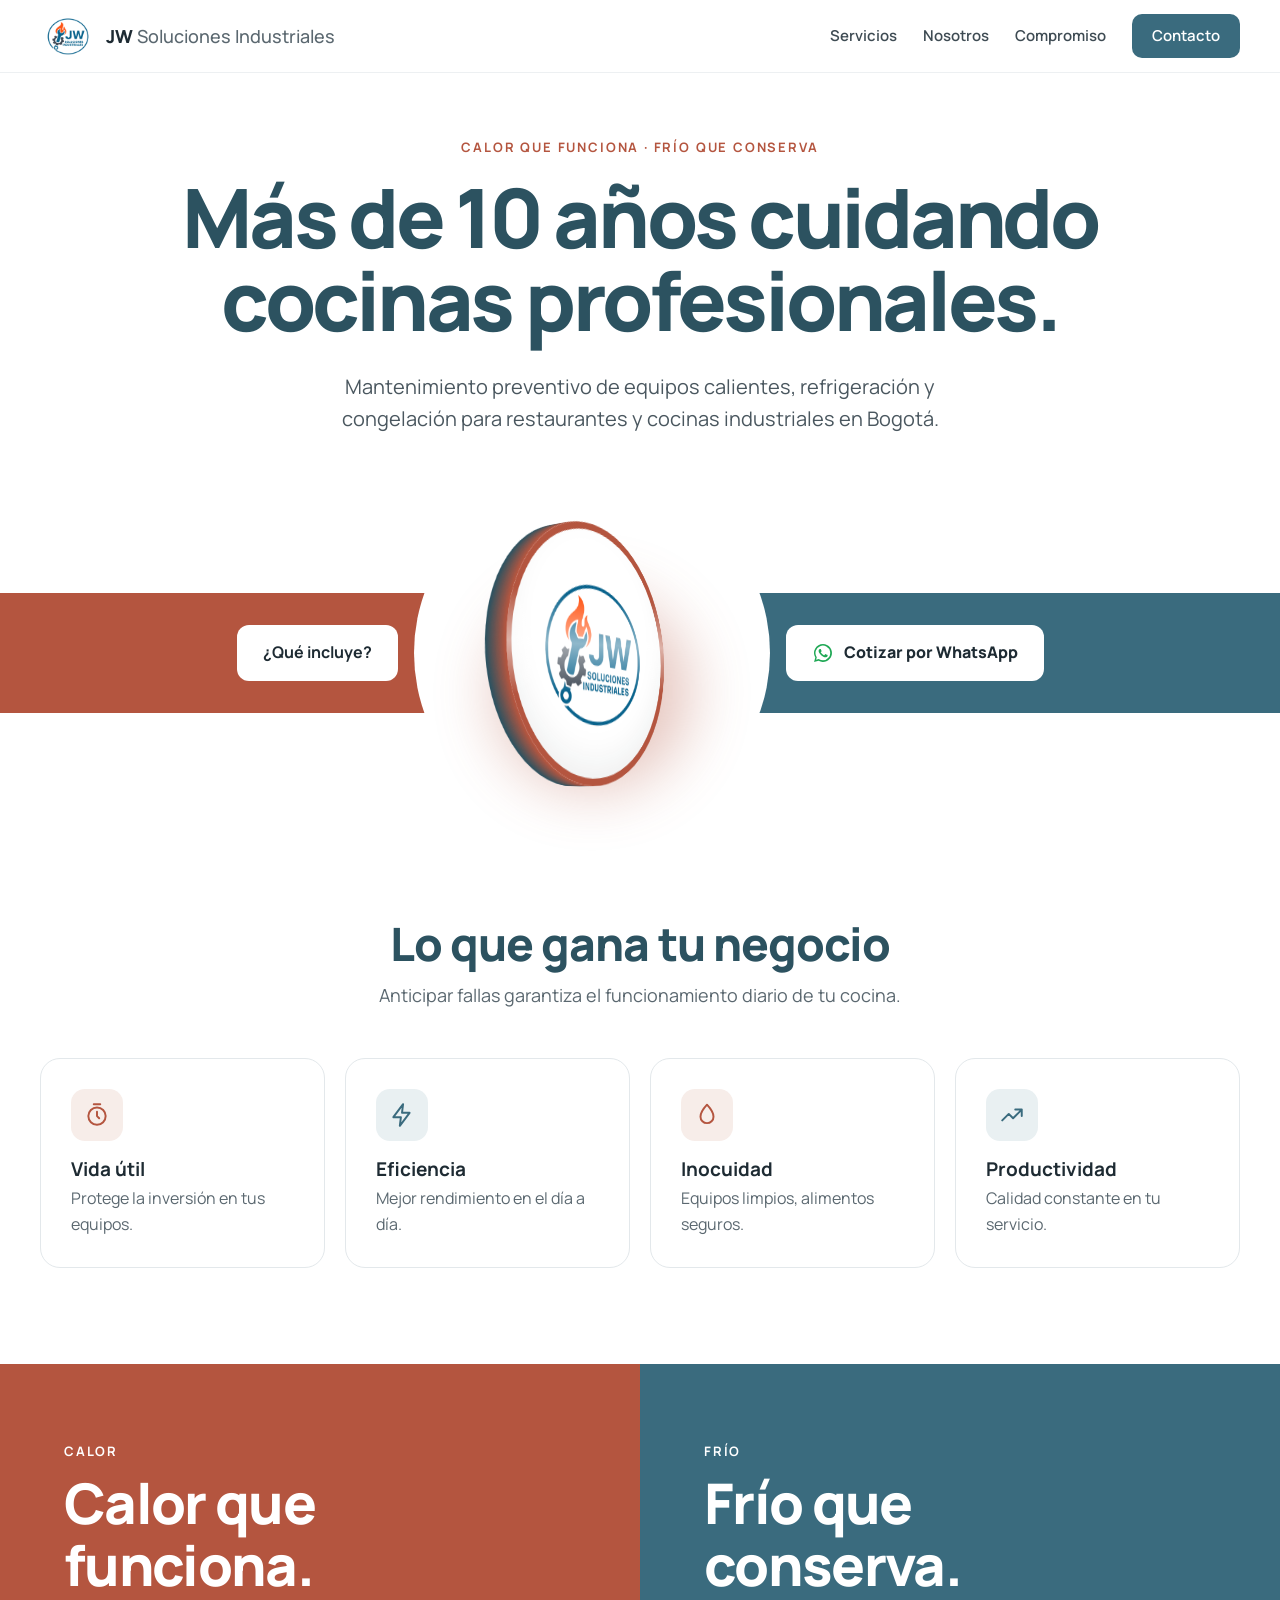
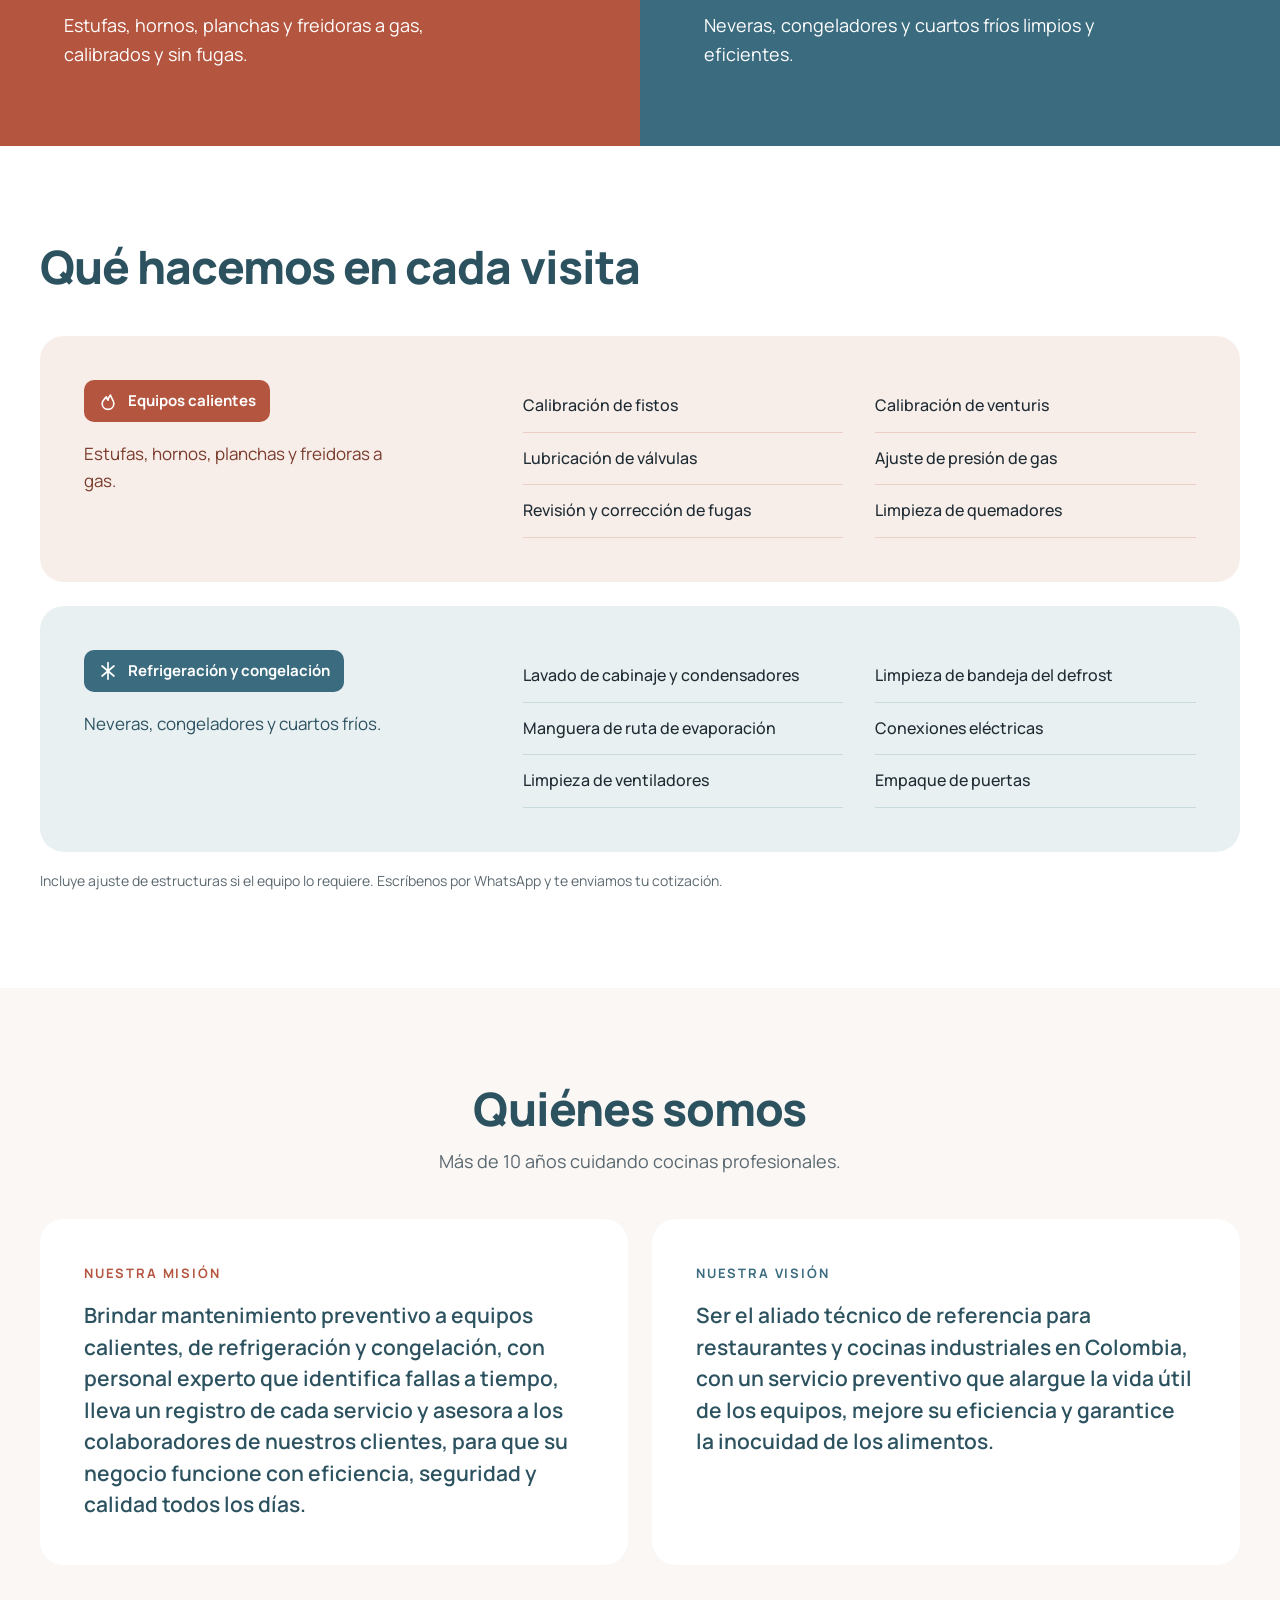
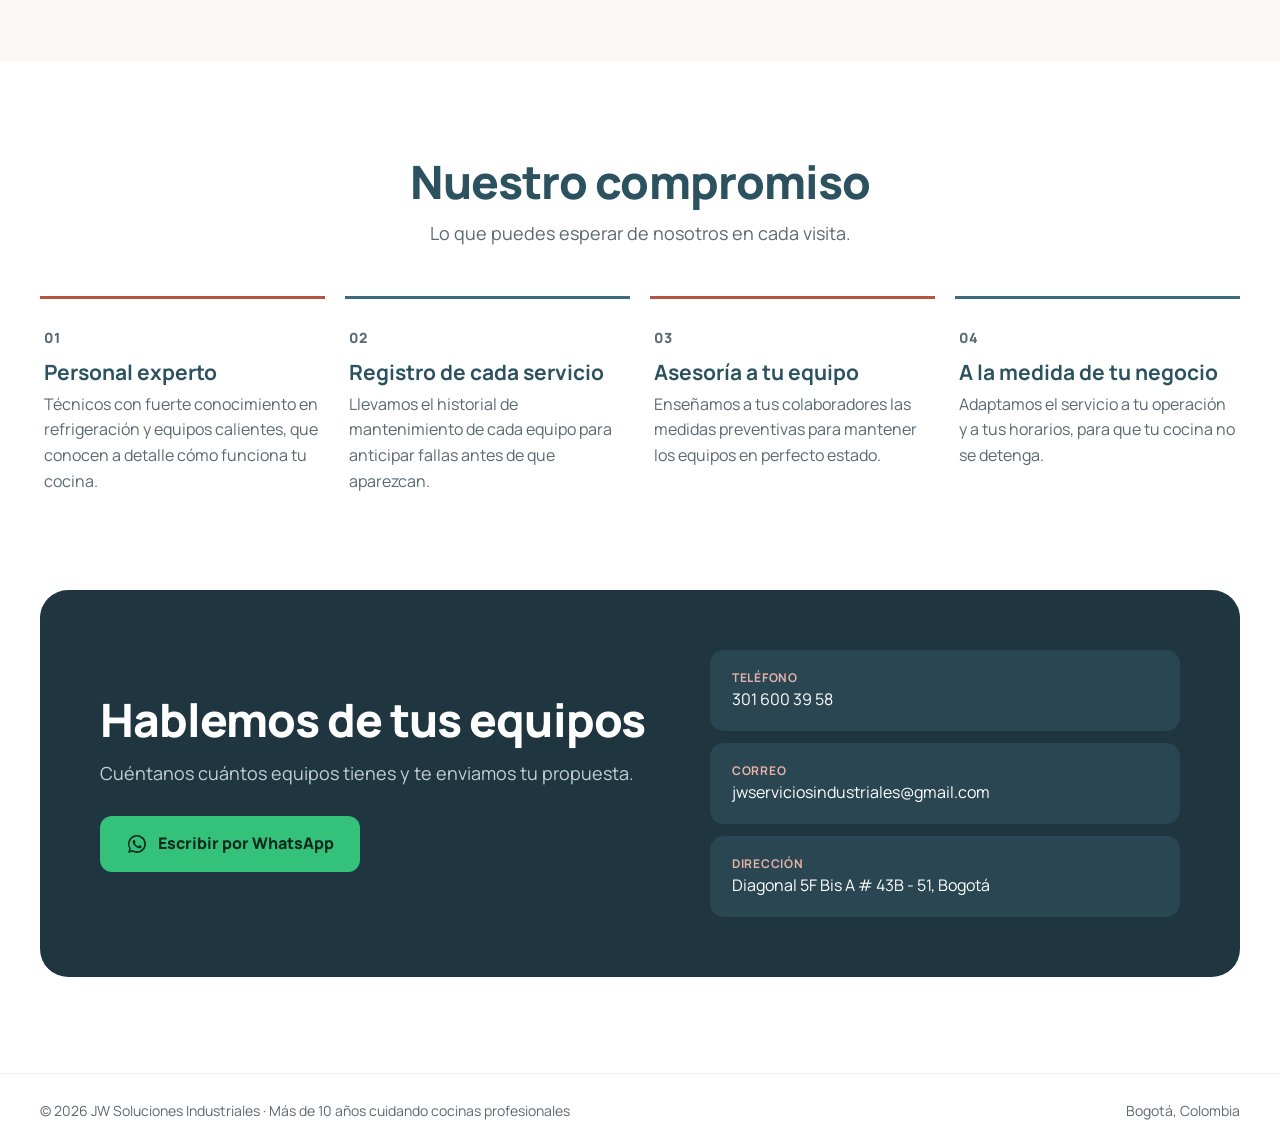
==== index.html @ 9a079aaf "Página web JW Soluciones Industriales Co-Authored-By: Claude Opus 5.5 <noreply@anthropic.com>" ====
<!doctype html>
<!--
  =====================================================================
  JW Soluciones Industriales — Página web
  ---------------------------------------------------------------------
  Este archivo solo arma el "esqueleto" y carga las demás piezas:

    css/estilos.css     → diseño (colores, tamaños, espacios)
    js/modelo.js        → MODELO: datos y textos de la empresa
    js/vista.js         → VISTA: convierte los datos en HTML
    js/controlador.js   → CONTROLADOR: arranca la página y el logo 3D
    img/logo-jw.png     → logo

  Para cambiar textos o datos de contacto, edita js/modelo.js.
  =====================================================================
-->
<html lang="es">
<head>
  <meta charset="utf-8">
  <meta name="viewport" content="width=device-width, initial-scale=1">

  <!-- Información para Google y para cuando se comparte el enlace -->
  <title>JW Soluciones Industriales | Mantenimiento de equipos de cocina en Bogotá</title>
  <meta name="description" content="Más de 10 años cuidando cocinas profesionales. Mantenimiento preventivo de equipos calientes, refrigeración y congelación en Bogotá.">

  <!-- Ícono de la pestaña del navegador (el Controlador lo toma del Modelo) -->
  <link rel="icon" id="favicon" href="img/logo-jw.png">

  <!-- Tipografía Manrope desde Google Fonts -->
  <link rel="preconnect" href="https://fonts.googleapis.com">
  <link rel="preconnect" href="https://fonts.gstatic.com" crossorigin>
  <link href="https://fonts.googleapis.com/css2?family=Manrope:wght@400;500;600;700;800&display=swap" rel="stylesheet">

  <!-- Estilos de la página -->
  <link rel="stylesheet" href="css/estilos.css">
</head>
<body>

  <!-- Aquí la Vista dibuja toda la página -->
  <div id="app"></div>

  <!-- Mensaje solo si el navegador tiene JavaScript desactivado -->
  <noscript>
    <p class="aviso-sin-js">Para ver esta página activa JavaScript en tu navegador. Contáctanos al 301 600 39 58.</p>
  </noscript>

  <!-- Scripts en orden: primero los datos, luego la vista y al final el controlador -->
  <script src="js/modelo.js"></script>
  <script src="js/vista.js"></script>
  <script src="js/controlador.js"></script>
</body>
</html>
---- css/estilos.css ----
/* =====================================================================
   ESTILOS — JW Soluciones Industriales
   ---------------------------------------------------------------------
   Orden del archivo:
     1. Variables (colores y medidas)
     2. Base (reinicio y tipografía general)
     3. Componentes reutilizables (contenedor, botones, títulos)
     4. Secciones de la página, en el mismo orden en que aparecen
     5. Accesibilidad (movimiento reducido)
   ===================================================================== */


/* ---------------------------------------------------------------------
   1. VARIABLES
   Cambia aquí los colores de toda la página.
   --------------------------------------------------------------------- */
:root {
  /* Color cálido (línea de calor) */
  --terracota: #B4553F;
  --terracota-claro: #F7EDE9;
  --terracota-borde: #EBCFC5;
  --terracota-texto: #7A3B2B;

  /* Color frío (línea de refrigeración) */
  --petroleo: #3A6B7E;
  --petroleo-claro: #E9F0F2;
  --petroleo-borde: #C9DADF;

  /* Textos y fondos */
  --titulo: #2C5260;
  --texto: #1E2B33;
  --texto-suave: #5B6870;
  --linea: #E3E8EB;
  --fondo-suave: #FAF7F5;
  --oscuro: #1F3640;          /* fondo del bloque de contacto */
  --oscuro-tarjeta: #2A4652;

  /* WhatsApp */
  --whatsapp: #34C27A;
  --whatsapp-texto: #0F2A1D;
  --whatsapp-icono: #1FA855;

  /* Medidas */
  --ancho-maximo: 1200px;
  --radio-grande: 24px;
  --radio-medio: 14px;
}


/* ---------------------------------------------------------------------
   2. BASE
   --------------------------------------------------------------------- */
* {
  box-sizing: border-box;
  margin: 0;
  padding: 0;
}

html {
  scroll-behavior: smooth;
}

body {
  font-family: "Manrope", system-ui, sans-serif;
  color: var(--texto);
  background: #ffffff;
  line-height: 1.6;
}

img {
  max-width: 100%;
  display: block;
}

a {
  color: var(--petroleo);
}

h1,
h2,
h3 {
  line-height: 1.1;
}


/* ---------------------------------------------------------------------
   3. COMPONENTES REUTILIZABLES
   --------------------------------------------------------------------- */

/* Ancho máximo centrado con margen lateral de 24px */
.contenedor {
  width: min(var(--ancho-maximo), 100% - 48px);
  margin-inline: auto;
}

/* Espaciado vertical estándar de cada sección */
.seccion {
  padding: 96px 0;
}

.titulo-seccion {
  font-size: clamp(28px, 3.8vw, 46px);
  font-weight: 800;
  letter-spacing: -0.02em;
  color: var(--titulo);
}

.centrado {
  text-align: center;
}

.subtitulo {
  margin: 12px auto 48px;
  color: var(--texto-suave);
  font-size: 18px;
  max-width: 560px;
}

/* Botones */
.btn {
  display: inline-flex;
  align-items: center;
  gap: 10px;
  text-decoration: none;
  font-weight: 700;
  font-size: 16px;
  padding: 15px 26px;
  border-radius: 12px;
  transition: transform 0.15s, filter 0.15s;
}

.btn:hover {
  transform: translateY(-2px);
  filter: brightness(1.04);
}

.btn--blanco {
  background: #ffffff;
  color: var(--texto);
}

.btn--whatsapp {
  background: var(--whatsapp);
  color: var(--whatsapp-texto);
  font-weight: 800;
}

.btn--whatsapp svg {
  width: 22px;
  height: 22px;
  fill: currentColor;
  flex: none;
}

/* Variante blanca del botón de WhatsApp (el de arriba, junto al logo) */
.btn--whatsapp.btn--blanco {
  background: #ffffff;
  color: var(--texto);
}

.btn--whatsapp.btn--blanco svg {
  fill: var(--whatsapp-icono);
}

/* Íconos de línea (beneficios y etiquetas de servicio) */
.icono {
  width: 52px;
  height: 52px;
  border-radius: var(--radio-medio);
  display: grid;
  place-items: center;
}

.icono svg {
  width: 26px;
  height: 26px;
  fill: none;
  stroke-width: 1.8;
  stroke-linecap: round;
  stroke-linejoin: round;
}

.icono--calor { background: var(--terracota-claro); }
.icono--calor svg { stroke: var(--terracota); }
.icono--frio { background: var(--petroleo-claro); }
.icono--frio svg { stroke: var(--petroleo); }


/* ---------------------------------------------------------------------
   4. SECCIONES
   --------------------------------------------------------------------- */

/* 4.1 Encabezado fijo con menú */
.encabezado {
  position: sticky;
  top: 0;
  z-index: 20;
  background: #ffffff;
  border-bottom: 1px solid #EDF0F2;
}

.encabezado .contenedor {
  display: flex;
  flex-wrap: wrap;
  align-items: center;
  justify-content: space-between;
  gap: 12px 24px;
  padding: 14px 0;
}

.marca {
  display: flex;
  align-items: center;
  gap: 12px;
  text-decoration: none;
  color: var(--texto);
  font-weight: 800;
  font-size: 18px;
}

.marca img {
  height: 44px;
  width: auto;
}

.marca__resto {
  font-weight: 500;
  color: var(--texto-suave);
}

.menu {
  display: flex;
  flex-wrap: wrap;
  align-items: center;
  gap: 8px 26px;
  font-size: 15px;
  font-weight: 600;
}

.menu a {
  text-decoration: none;
  color: #3E4B53;
}

.menu a:hover {
  color: var(--terracota);
}

.menu .menu__contacto {
  color: #ffffff;
  background: var(--petroleo);
  padding: 10px 20px;
  border-radius: 10px;
}

.menu .menu__contacto:hover {
  color: #ffffff;
  filter: brightness(1.1);
}

/* 4.2 Portada: frase corta + título + introducción */
.portada {
  text-align: center;
  padding: 64px 0 0;
}

.portada__frase {
  font-size: 13px;
  font-weight: 700;
  letter-spacing: 0.14em;
  text-transform: uppercase;
  color: var(--terracota);
  margin-bottom: 18px;
}

.portada__titulo {
  font-size: clamp(38px, 6.4vw, 88px);
  font-weight: 800;
  letter-spacing: -0.04em;
  line-height: 1.02;
  color: var(--titulo);
  max-width: 1000px;
  margin-inline: auto;
}

.portada__intro {
  margin: 28px auto 0;
  font-size: clamp(17px, 2vw, 20px);
  color: #4A575F;
  max-width: 620px;
}

/* 4.3 Franja de dos colores con el logo 3D al centro */
.franja {
  position: relative;
  margin-top: 48px;
}

.franja::before,
.franja::after {
  content: "";
  position: absolute;
  top: 50%;
  width: 50%;
  height: 120px;
  transform: translateY(-50%);
}

.franja::before { left: 0; background: var(--terracota); }
.franja::after { right: 0; background: var(--petroleo); }

.franja .contenedor {
  position: relative;
  z-index: 1;
  display: flex;
  flex-wrap: wrap;
  justify-content: center;
  align-items: center;
  gap: 24px;
}

/* Logo 3D: una "moneda" con canto de colores que gira */
.moneda-marco {
  background: #ffffff;
  border-radius: 50%;
  padding: 20px;
  box-shadow: 0 0 0 8px #ffffff;
}

.moneda {
  --tam: min(300px, 64vw);
  width: var(--tam);
  height: var(--tam);
  position: relative;
  display: block;
  border: 0;
  padding: 0;
  background: transparent;
  cursor: grab;
  perspective: 1100px;
}

.moneda:focus-visible {
  outline: 3px solid var(--petroleo);
  outline-offset: 6px;
  border-radius: 50%;
}

.moneda__brillo {
  position: absolute;
  inset: 14%;
  border-radius: 50%;
  background: var(--terracota);
  opacity: 0.35;
  filter: blur(34px);
  transform: translateY(18%) scale(0.9);
}

.moneda__cuerpo {
  position: absolute;
  inset: 0;
  transform-style: preserve-3d;
  will-change: transform;
}

/* Cada capa del canto se crea desde js/controlador.js */
.moneda__capa {
  position: absolute;
  inset: 6%;
  border-radius: 50%;
}

.moneda__cara {
  position: absolute;
  inset: 6%;
  border-radius: 50%;
  background: #ffffff;
  display: grid;
  place-items: center;
  overflow: hidden;
  backface-visibility: hidden;
  box-shadow: inset 0 0 0 7px var(--terracota), inset 0 -18px 40px rgba(20, 33, 43, 0.08);
}

.moneda__cara img { width: 80%; height: auto; }
.moneda__cara--atras { transform: translateZ(-26px) rotateY(180deg); }
.moneda__cara--frente { transform: translateZ(1px); }

.moneda__reflejo {
  position: absolute;
  inset: 0;
  border-radius: 50%;
  pointer-events: none;
}

/* 4.4 Beneficios */
.beneficios__grid {
  display: grid;
  grid-template-columns: repeat(auto-fit, minmax(240px, 1fr));
  gap: 20px;
}

.tarjeta {
  border: 1px solid var(--linea);
  border-radius: 20px;
  padding: 30px;
}

.tarjeta h3 {
  margin: 18px 0 6px;
  font-size: 19px;
  font-weight: 700;
}

.tarjeta p {
  color: var(--texto-suave);
}

/* 4.5 Paneles de Calor y Frío */
.paneles {
  display: flex;
  flex-wrap: wrap;
}

.panel {
  flex: 1 1 420px;
  min-width: 0;
  color: #ffffff;
  padding: clamp(40px, 6vw, 88px) clamp(24px, 5vw, 72px);
}

.panel--calor { background: var(--terracota); }
.panel--frio { background: var(--petroleo); }

.panel__etiqueta {
  display: block;
  font-weight: 700;
  font-size: 13px;
  letter-spacing: 0.14em;
  margin-bottom: 10px;
}

.panel h2 {
  font-size: clamp(34px, 4.4vw, 56px);
  font-weight: 800;
  letter-spacing: -0.03em;
  margin-bottom: 16px;
}

.panel p {
  font-size: 18px;
  max-width: 420px;
}

/* 4.6 Qué hacemos en cada visita */
.servicios__lista {
  display: grid;
  gap: 24px;
  margin-top: 44px;
}

.servicio {
  display: flex;
  flex-wrap: wrap;
  gap: 32px;
  border-radius: var(--radio-grande);
  padding: clamp(24px, 4vw, 44px);
}

.servicio--calor { background: var(--terracota-claro); }
.servicio--frio { background: var(--petroleo-claro); }

.servicio__info {
  flex: 1 1 280px;
  min-width: 0;
}

.servicio__etiqueta {
  display: inline-flex;
  align-items: center;
  gap: 10px;
  color: #ffffff;
  padding: 9px 14px;
  border-radius: 10px;
  font-weight: 700;
  font-size: 15px;
}

.servicio__etiqueta svg {
  width: 20px;
  height: 20px;
  fill: none;
  stroke: #ffffff;
  stroke-width: 2;
  stroke-linecap: round;
  stroke-linejoin: round;
}

.servicio--calor .servicio__etiqueta { background: var(--terracota); }
.servicio--frio .servicio__etiqueta { background: var(--petroleo); }

.servicio__descripcion {
  margin-top: 18px;
  font-size: 17px;
  max-width: 300px;
}

.servicio--calor .servicio__descripcion { color: var(--terracota-texto); }
.servicio--frio .servicio__descripcion { color: var(--titulo); }

.servicio__tareas {
  flex: 2 1 420px;
  min-width: 0;
  list-style: none;
  display: grid;
  grid-template-columns: repeat(auto-fit, minmax(240px, 1fr));
  gap: 0 32px;
}

.servicio__tareas li {
  padding: 13px 0;
  font-size: 16px;
  font-weight: 500;
}

.servicio--calor li { border-bottom: 1px solid var(--terracota-borde); }
.servicio--frio li { border-bottom: 1px solid var(--petroleo-borde); }

.servicios__nota {
  margin-top: 18px;
  font-size: 14px;
  color: var(--texto-suave);
}

/* 4.7 Quiénes somos: misión y visión */
.nosotros {
  background: var(--fondo-suave);
}

.nosotros__grid {
  display: grid;
  grid-template-columns: repeat(auto-fit, minmax(320px, 1fr));
  gap: 24px;
  margin-top: 44px;
}

.nosotros__tarjeta {
  background: #ffffff;
  border-radius: var(--radio-grande);
  padding: clamp(28px, 4vw, 44px);
}

.nosotros__etiqueta {
  display: block;
  font-size: 13px;
  font-weight: 700;
  letter-spacing: 0.14em;
  margin-bottom: 16px;
}

.nosotros__tarjeta--calor .nosotros__etiqueta { color: var(--terracota); }
.nosotros__tarjeta--frio .nosotros__etiqueta { color: var(--petroleo); }

.nosotros__tarjeta p {
  font-size: clamp(18px, 2vw, 21px);
  font-weight: 600;
  line-height: 1.5;
  color: var(--titulo);
}

/* 4.8 Nuestro compromiso */
.compromiso__grid {
  display: grid;
  grid-template-columns: repeat(auto-fit, minmax(250px, 1fr));
  gap: 20px;
}

.compromiso {
  border-top: 3px solid var(--terracota);
  padding: 26px 4px 0;
}

/* Alterna terracota y azul petróleo */
.compromiso:nth-child(even) {
  border-top-color: var(--petroleo);
}

.compromiso__numero {
  font-size: 14px;
  font-weight: 800;
  letter-spacing: 0.1em;
  color: var(--texto-suave);
}

.compromiso h3 {
  margin: 10px 0 8px;
  font-size: 21px;
  font-weight: 700;
  color: var(--titulo);
}

.compromiso p {
  color: var(--texto-suave);
}

/* 4.9 Contacto */
.contacto {
  padding-top: 0;
}

.contacto__caja {
  background: var(--oscuro);
  color: #ffffff;
  border-radius: 28px;
  padding: clamp(32px, 5vw, 60px);
  display: flex;
  flex-wrap: wrap;
  gap: 40px;
  align-items: center;
  justify-content: space-between;
}

.contacto__texto {
  flex: 1 1 420px;
  min-width: 0;
}

.contacto__texto h2 {
  font-size: clamp(30px, 3.8vw, 46px);
  font-weight: 800;
  letter-spacing: -0.02em;
  margin-bottom: 14px;
}

.contacto__texto p {
  font-size: 18px;
  color: #C2CFD5;
  margin-bottom: 28px;
}

.contacto__datos {
  flex: 1 1 320px;
  min-width: 0;
  display: grid;
  gap: 12px;
}

.dato {
  display: block;
  color: #ffffff;
  text-decoration: none;
  background: var(--oscuro-tarjeta);
  border-radius: var(--radio-medio);
  padding: 18px 22px;
  word-break: break-word;
}

.dato__etiqueta {
  display: block;
  color: #E6B3A6;
  font-size: 12px;
  font-weight: 700;
  letter-spacing: 0.06em;
}

a.dato:hover {
  filter: brightness(1.15);
}

/* 4.10 Pie de página */
.pie {
  border-top: 1px solid #EDF0F2;
}

.pie .contenedor {
  display: flex;
  flex-wrap: wrap;
  justify-content: space-between;
  gap: 12px;
  padding: 26px 0;
  color: var(--texto-suave);
  font-size: 14px;
}

/* Aviso si JavaScript está desactivado */
.aviso-sin-js {
  padding: 24px;
  text-align: center;
}


/* ---------------------------------------------------------------------
   5. ACCESIBILIDAD
   Si el usuario pidió menos animaciones en su sistema, las quitamos.
   --------------------------------------------------------------------- */
@media (prefers-reduced-motion: reduce) {
  html { scroll-behavior: auto; }
  .btn { transition: none; }
}
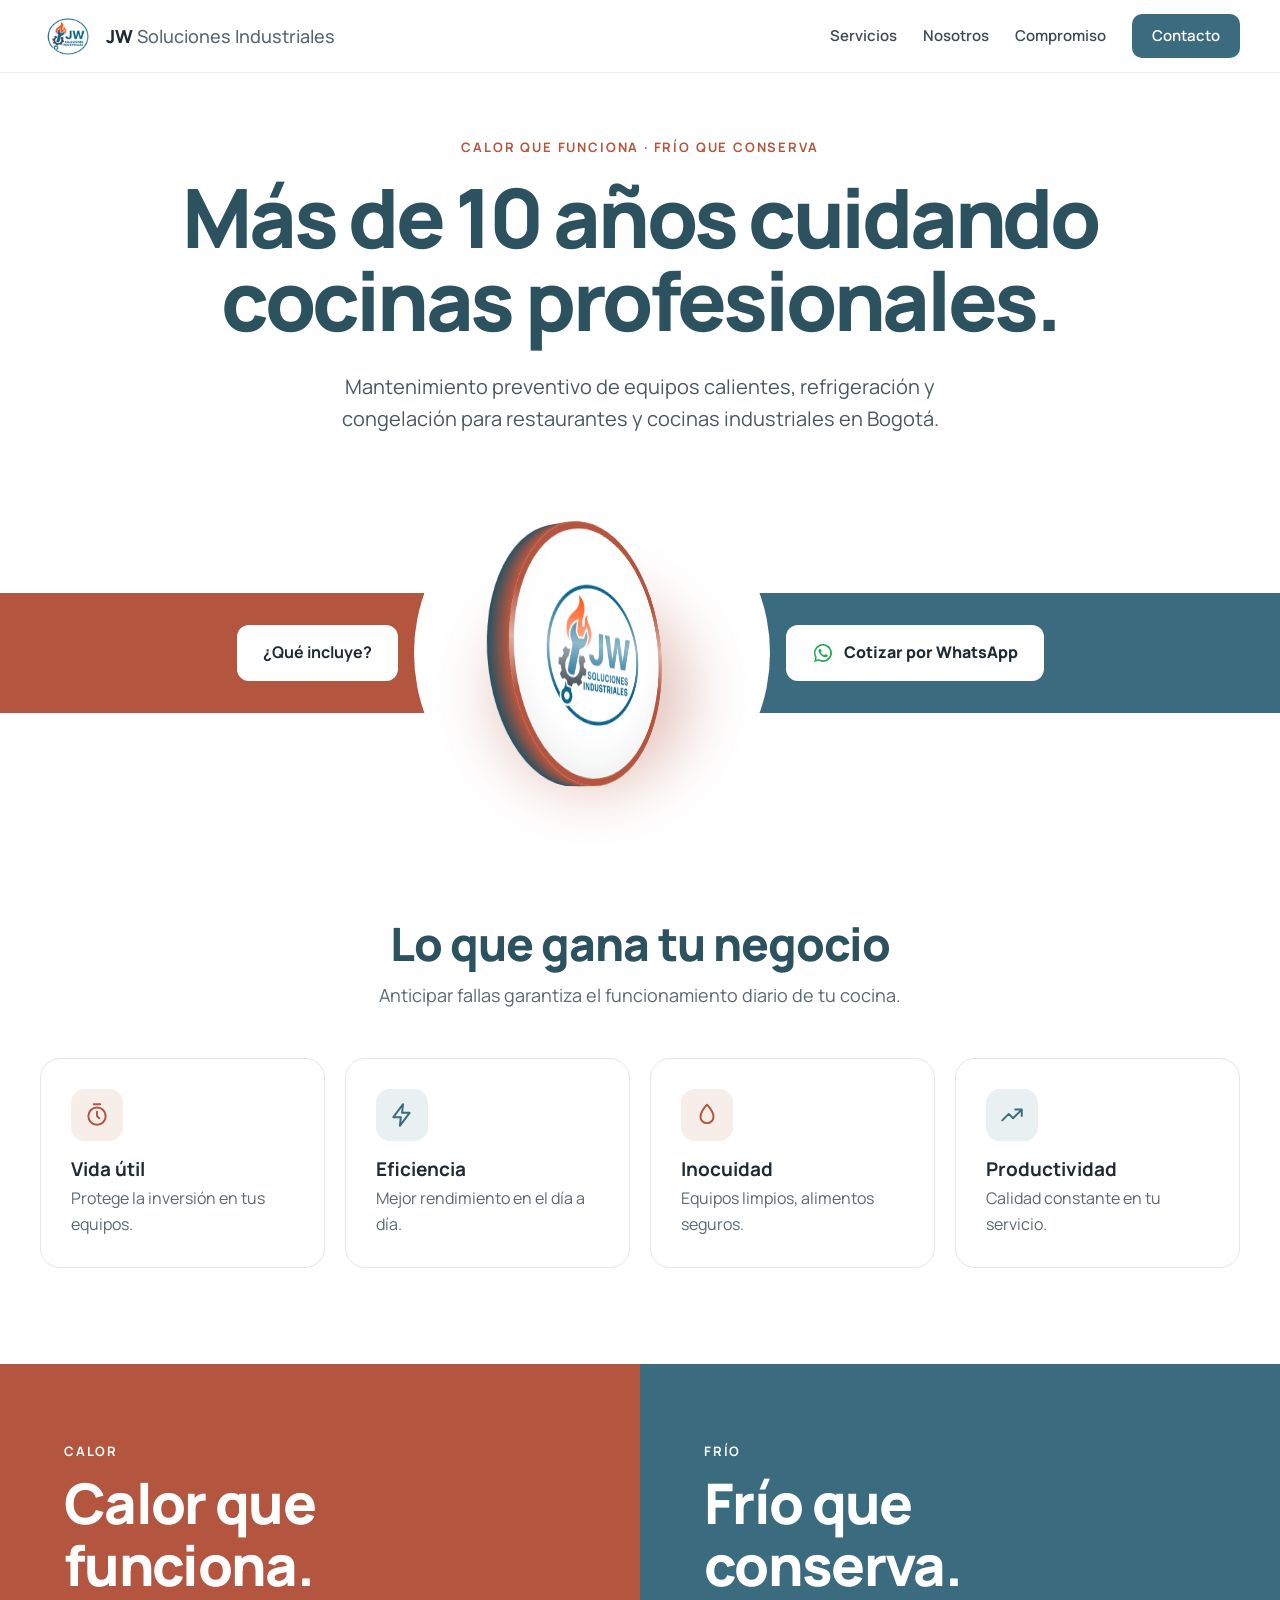
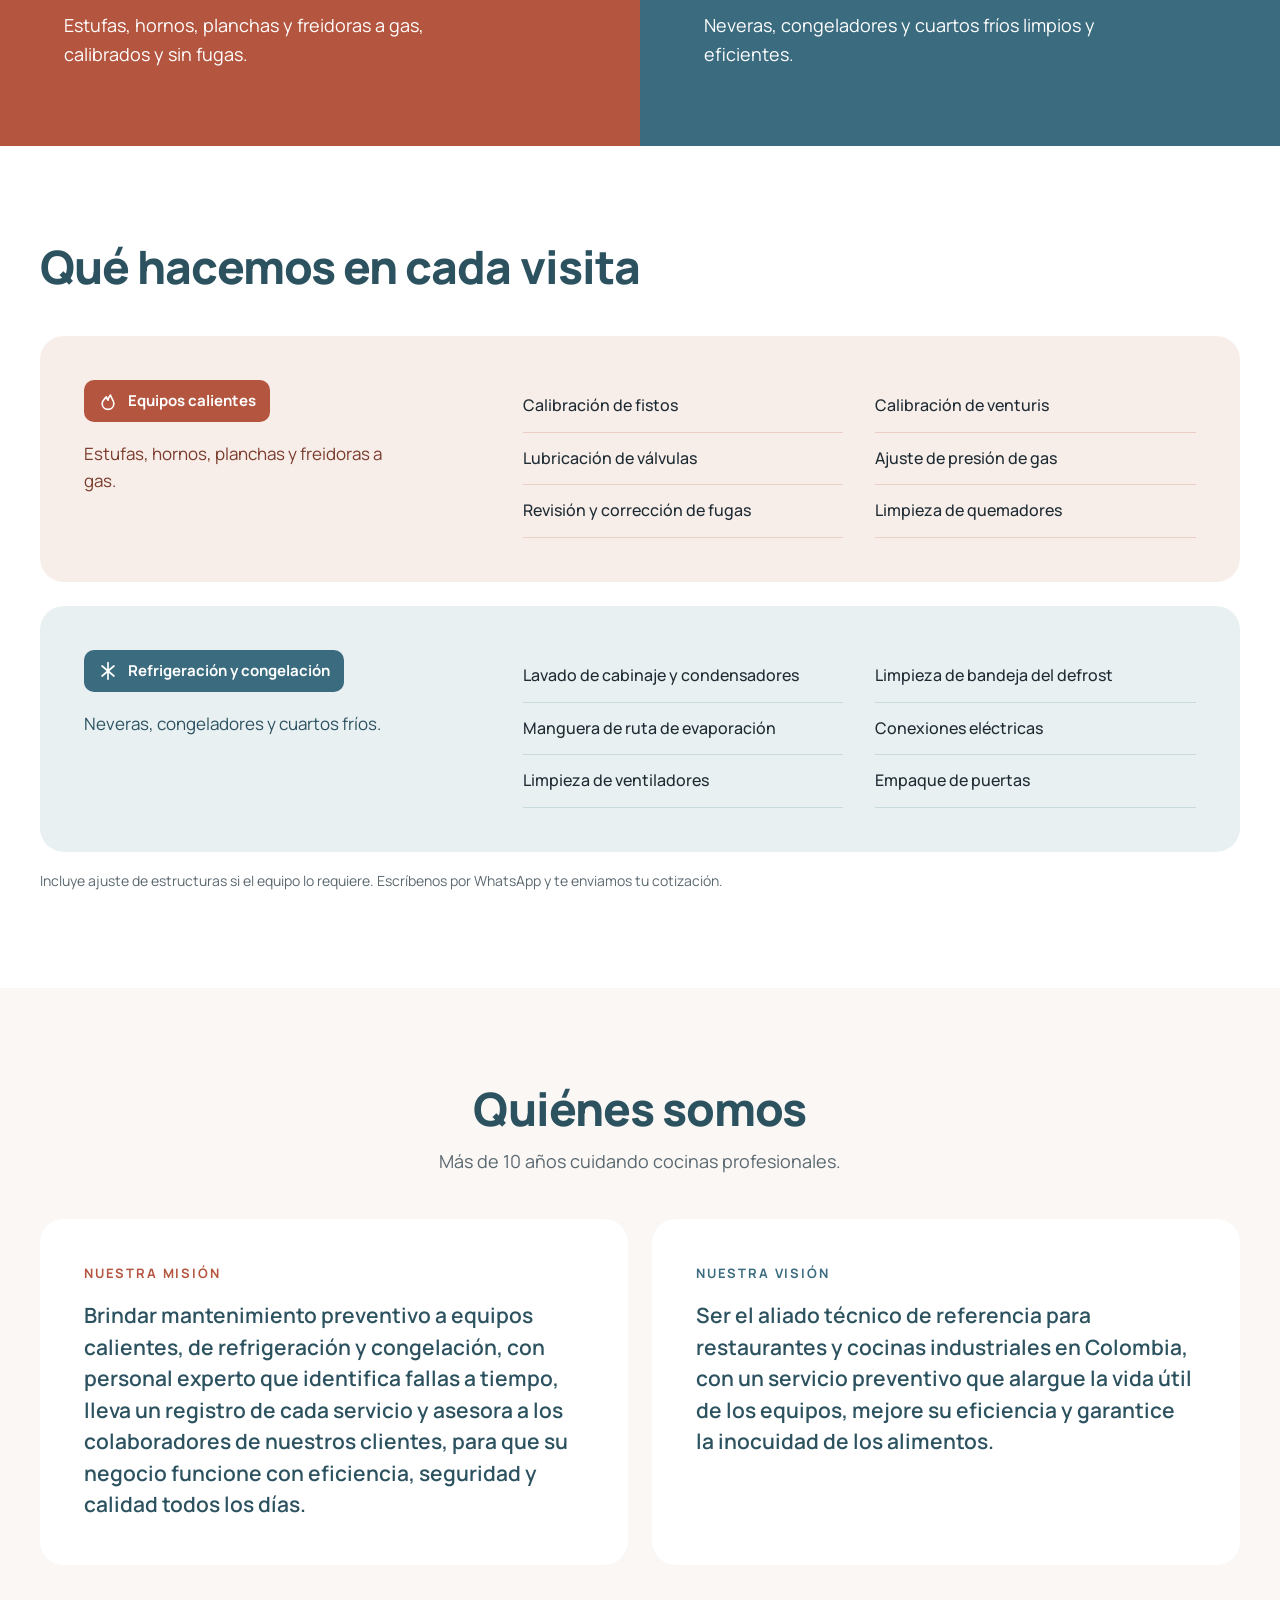
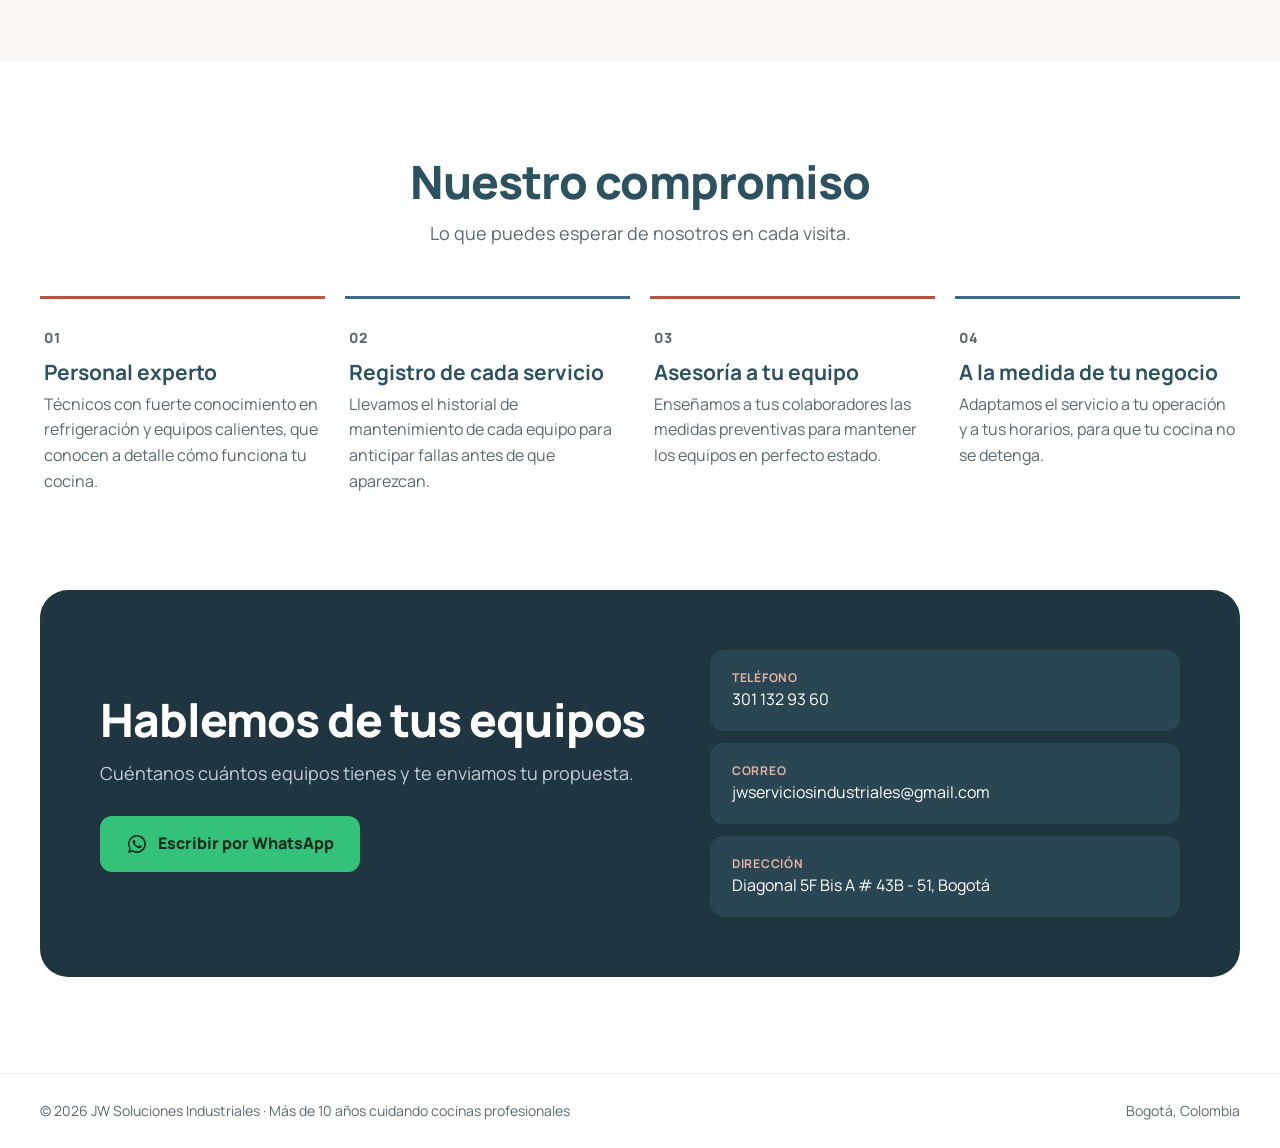
==== commit fe581ec0: "Actualizo teléfono y WhatsApp a +57 301 132 93 60 Co-Authored-By: Claude Opus 5.5 <noreply@anthropic" ====
--- a/index.html
+++ b/index.html
@@ -41,7 +41,7 @@
 
   <!-- Mensaje solo si el navegador tiene JavaScript desactivado -->
   <noscript>
-    <p class="aviso-sin-js">Para ver esta página activa JavaScript en tu navegador. Contáctanos al 301 600 39 58.</p>
+    <p class="aviso-sin-js">Para ver esta página activa JavaScript en tu navegador. Contáctanos al 301 132 93 60.</p>
   </noscript>
 
   <!-- Scripts en orden: primero los datos, luego la vista y al final el controlador -->
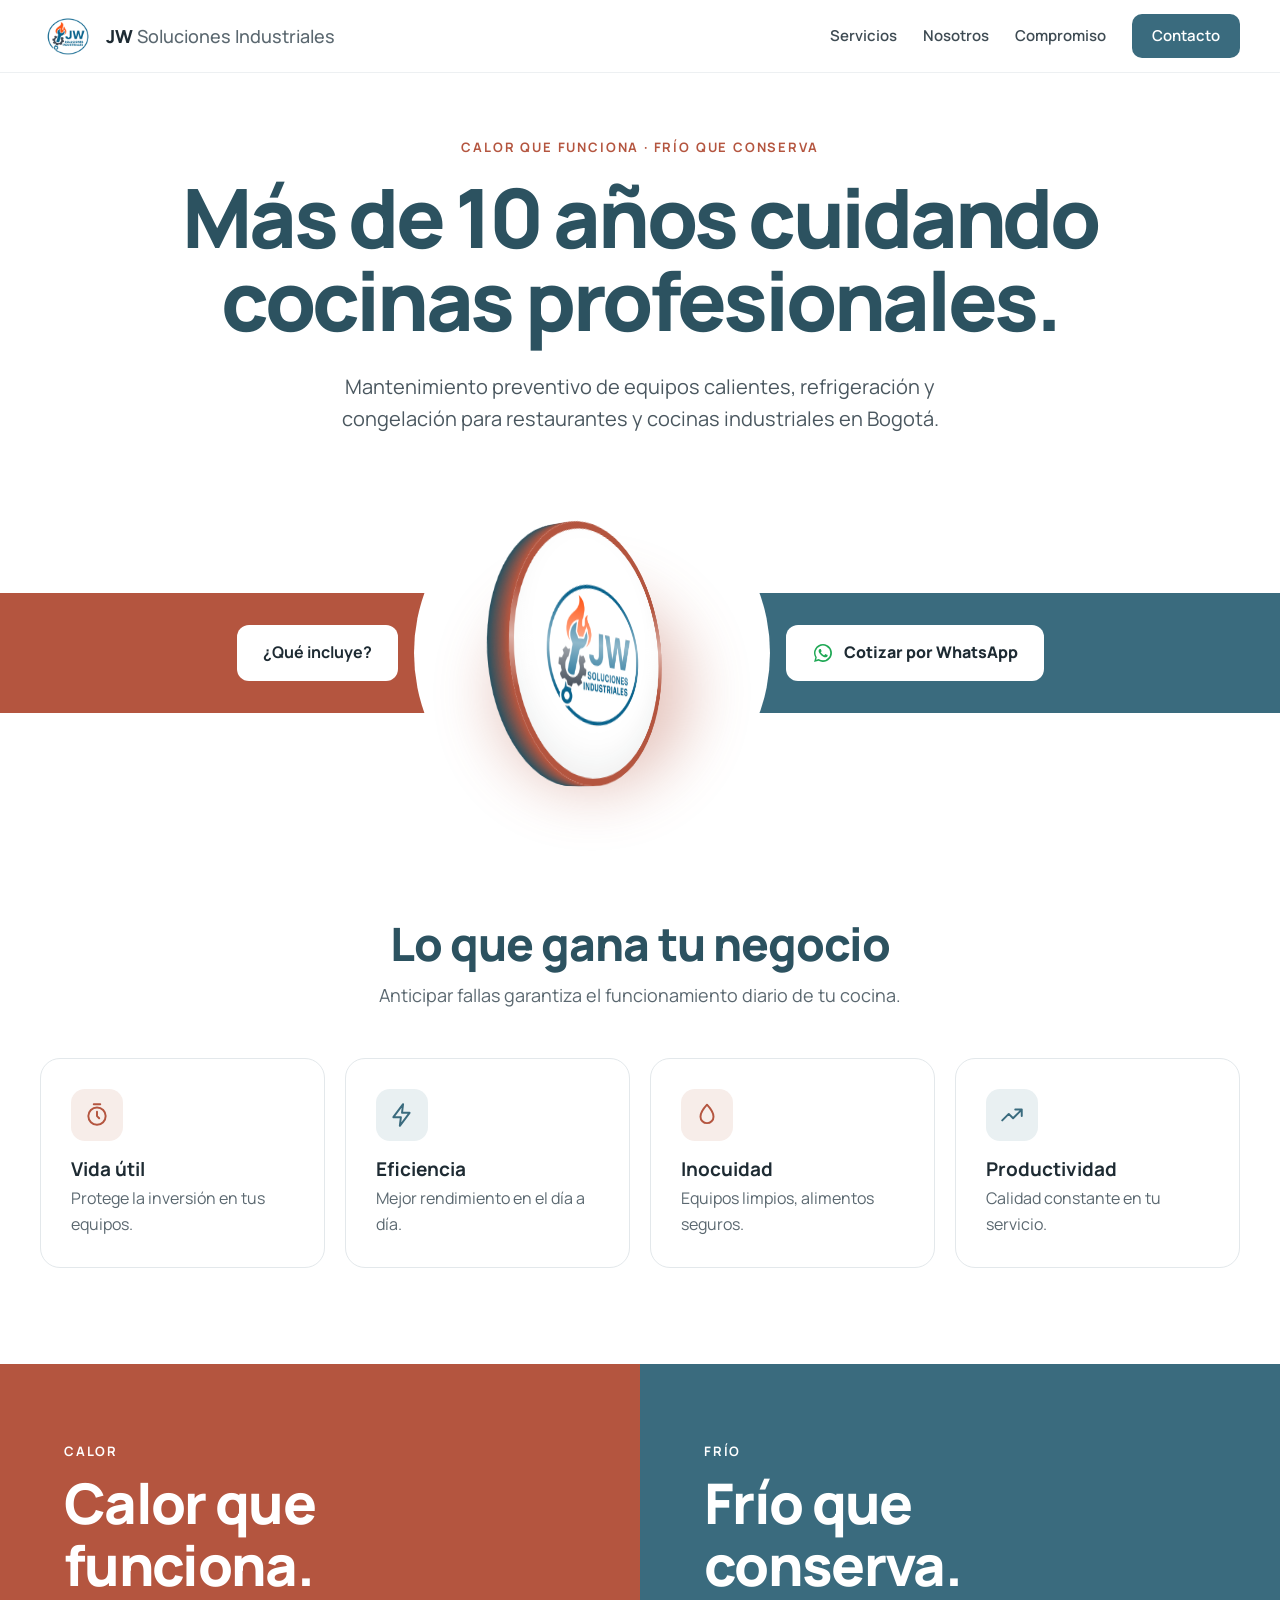
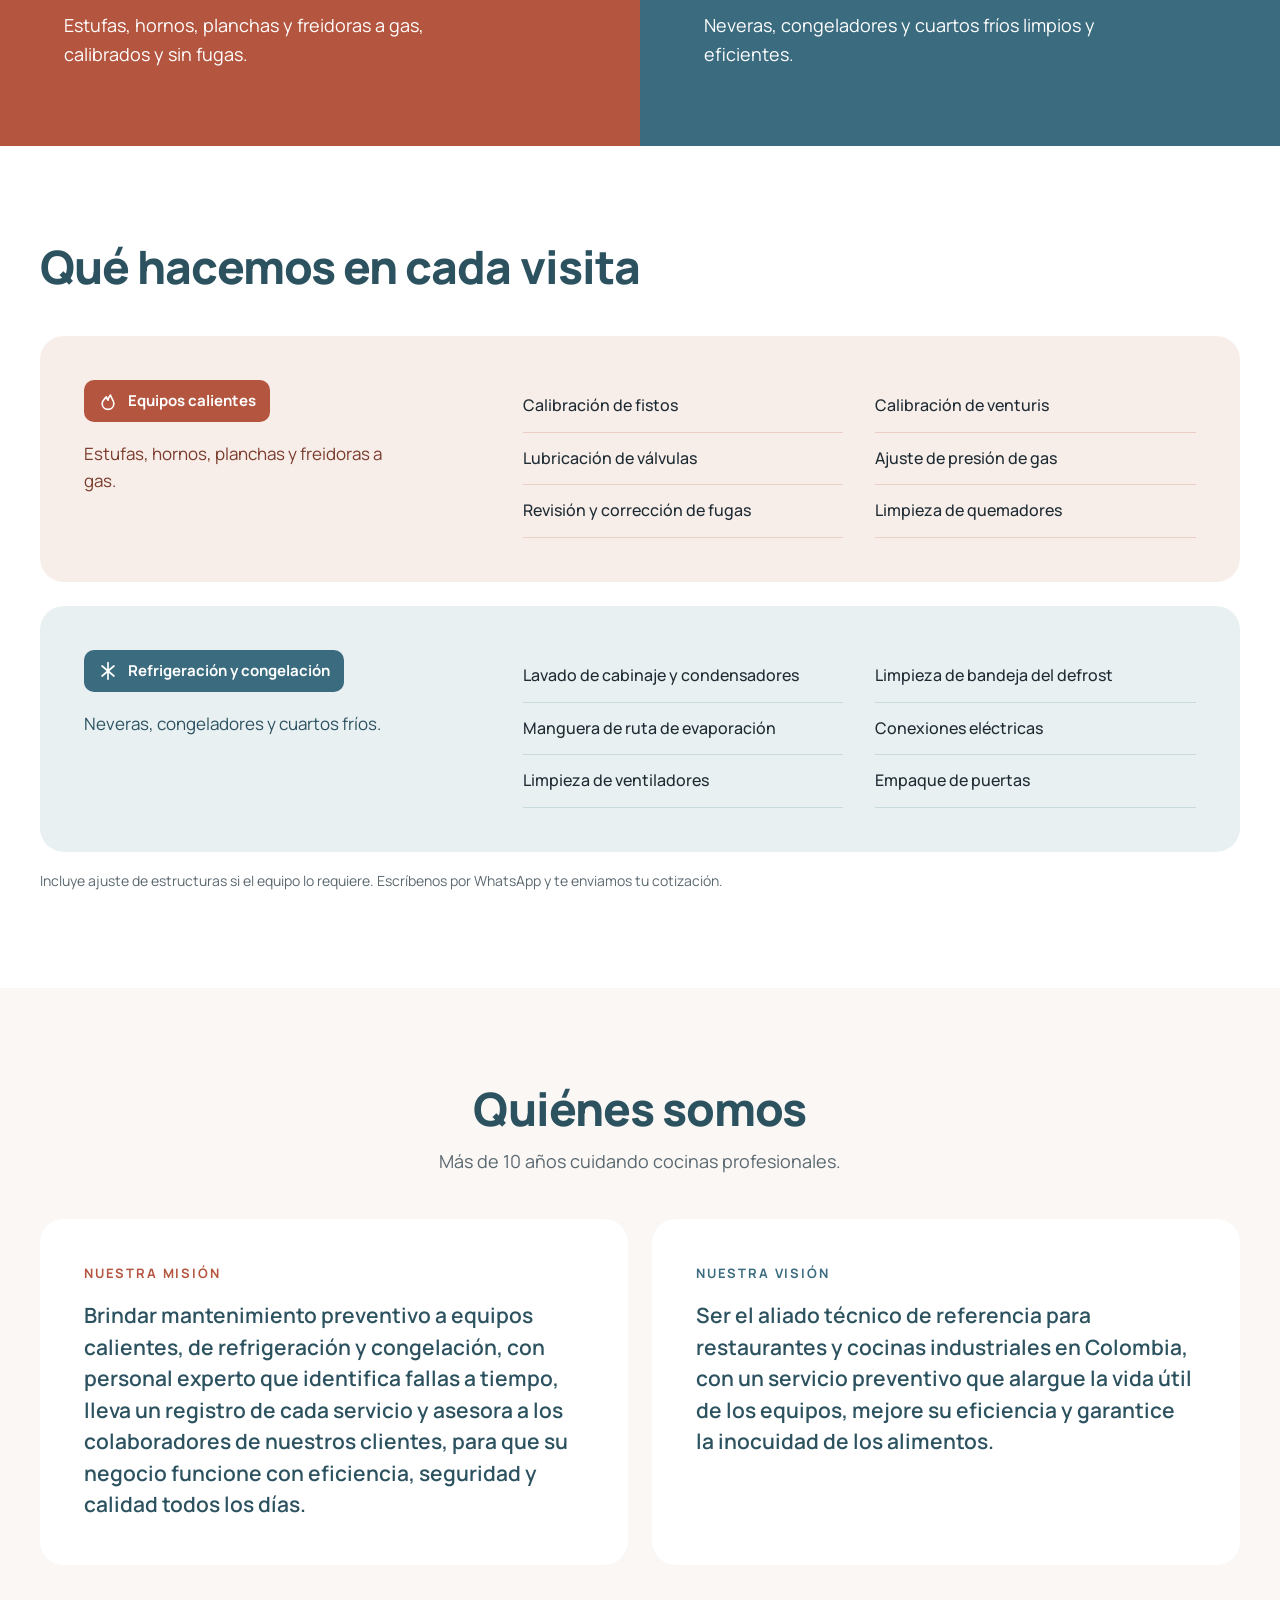
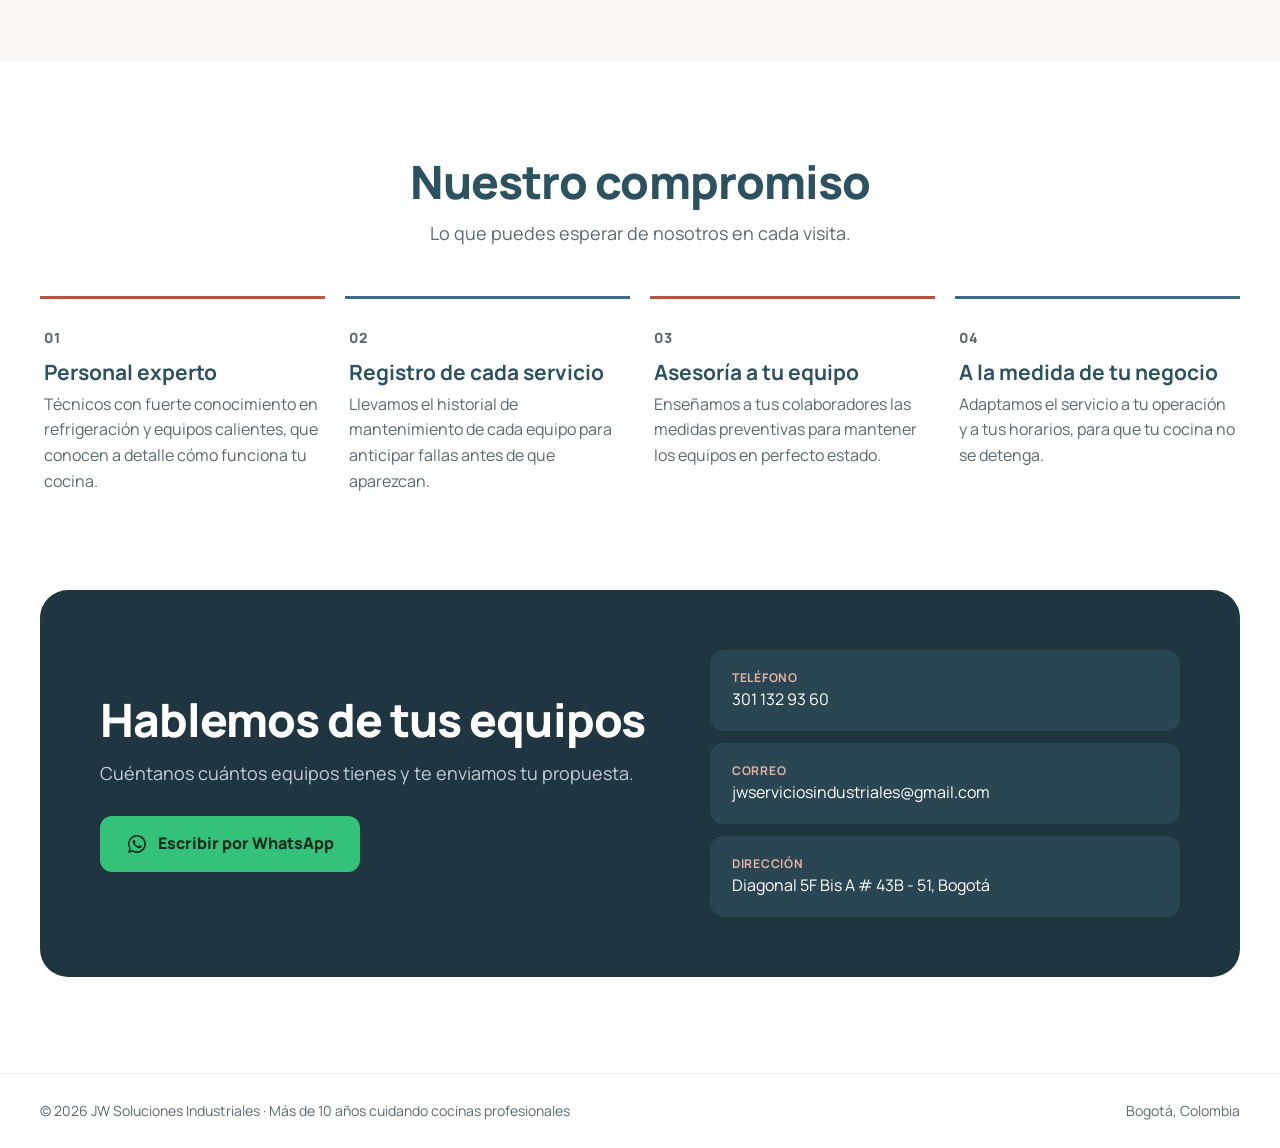
==== commit ffcb5dd3: "Agrego sitemap, robots y etiquetas para Google y redes Co-Authored-By: Claude Opus 5.5 <noreply@anth" ====
--- a/index.html
+++ b/index.html
@@ -22,6 +22,17 @@
   <!-- Información para Google y para cuando se comparte el enlace -->
   <title>JW Soluciones Industriales | Mantenimiento de equipos de cocina en Bogotá</title>
   <meta name="description" content="Más de 10 años cuidando cocinas profesionales. Mantenimiento preventivo de equipos calientes, refrigeración y congelación en Bogotá.">
+
+  <!-- Dirección oficial de la página (evita duplicados en Google) -->
+  <link rel="canonical" href="https://jwsoluciones.com/">
+
+  <!-- Vista previa al compartir el enlace (WhatsApp, Facebook, etc.) -->
+  <meta property="og:type" content="website">
+  <meta property="og:url" content="https://jwsoluciones.com/">
+  <meta property="og:title" content="JW Soluciones Industriales | Mantenimiento de equipos de cocina en Bogotá">
+  <meta property="og:description" content="Más de 10 años cuidando cocinas profesionales. Mantenimiento preventivo de equipos calientes, refrigeración y congelación en Bogotá.">
+  <meta property="og:image" content="https://jwsoluciones.com/img/logo-jw.png">
+  <meta property="og:locale" content="es_CO">
 
   <!-- Ícono de la pestaña del navegador (el Controlador lo toma del Modelo) -->
   <link rel="icon" id="favicon" href="img/logo-jw.png">
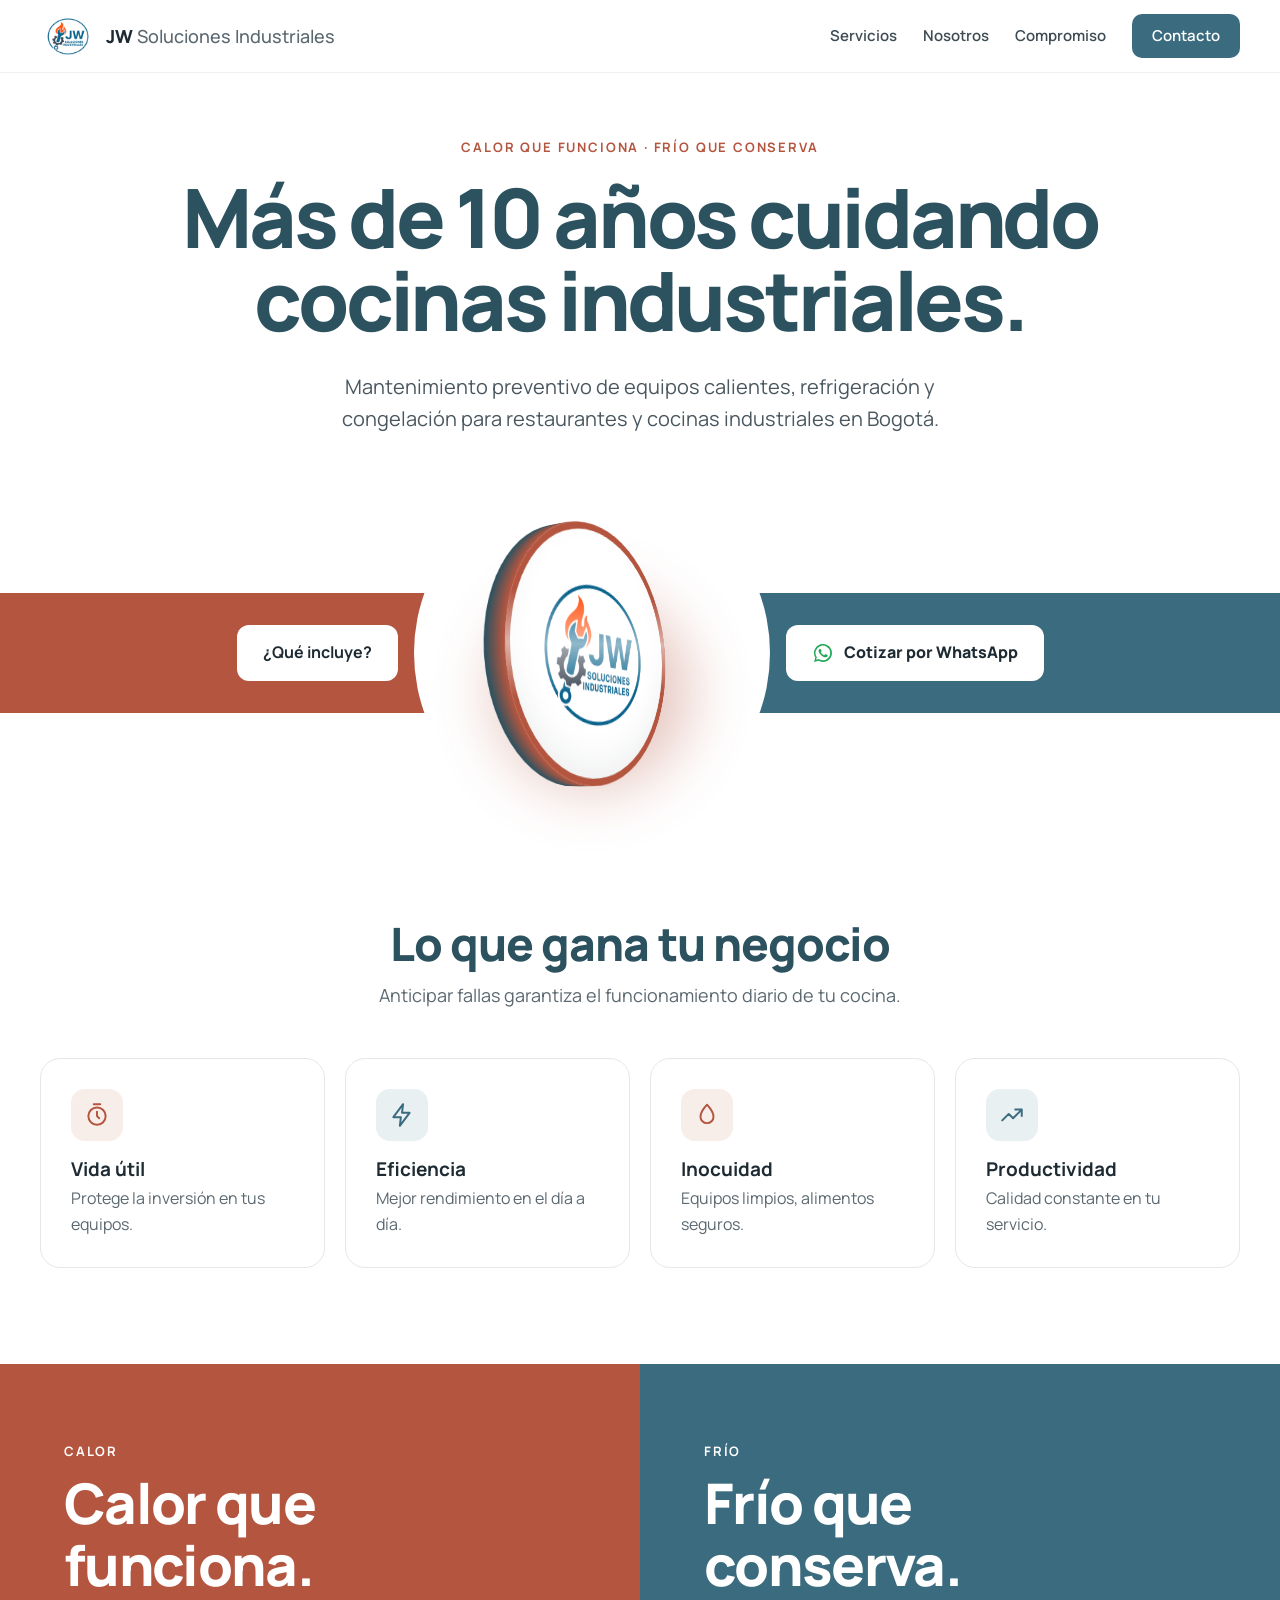
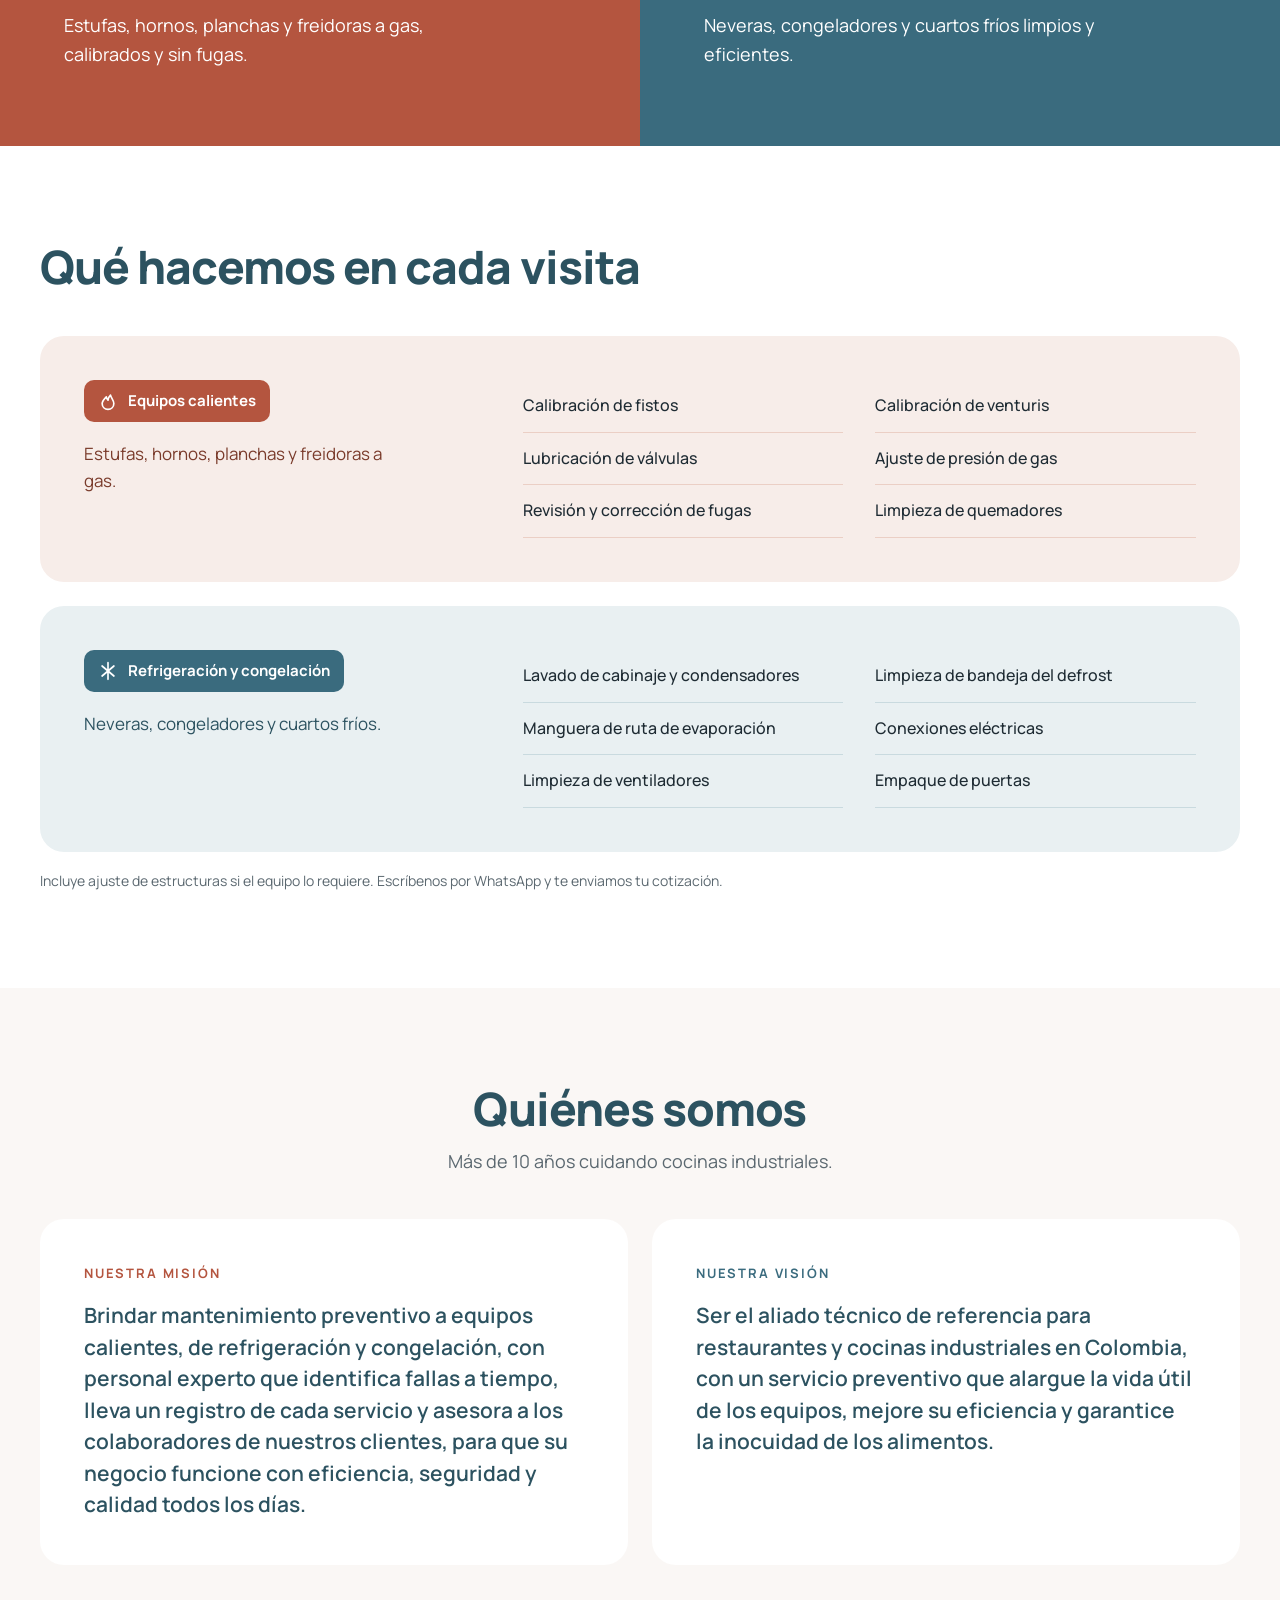
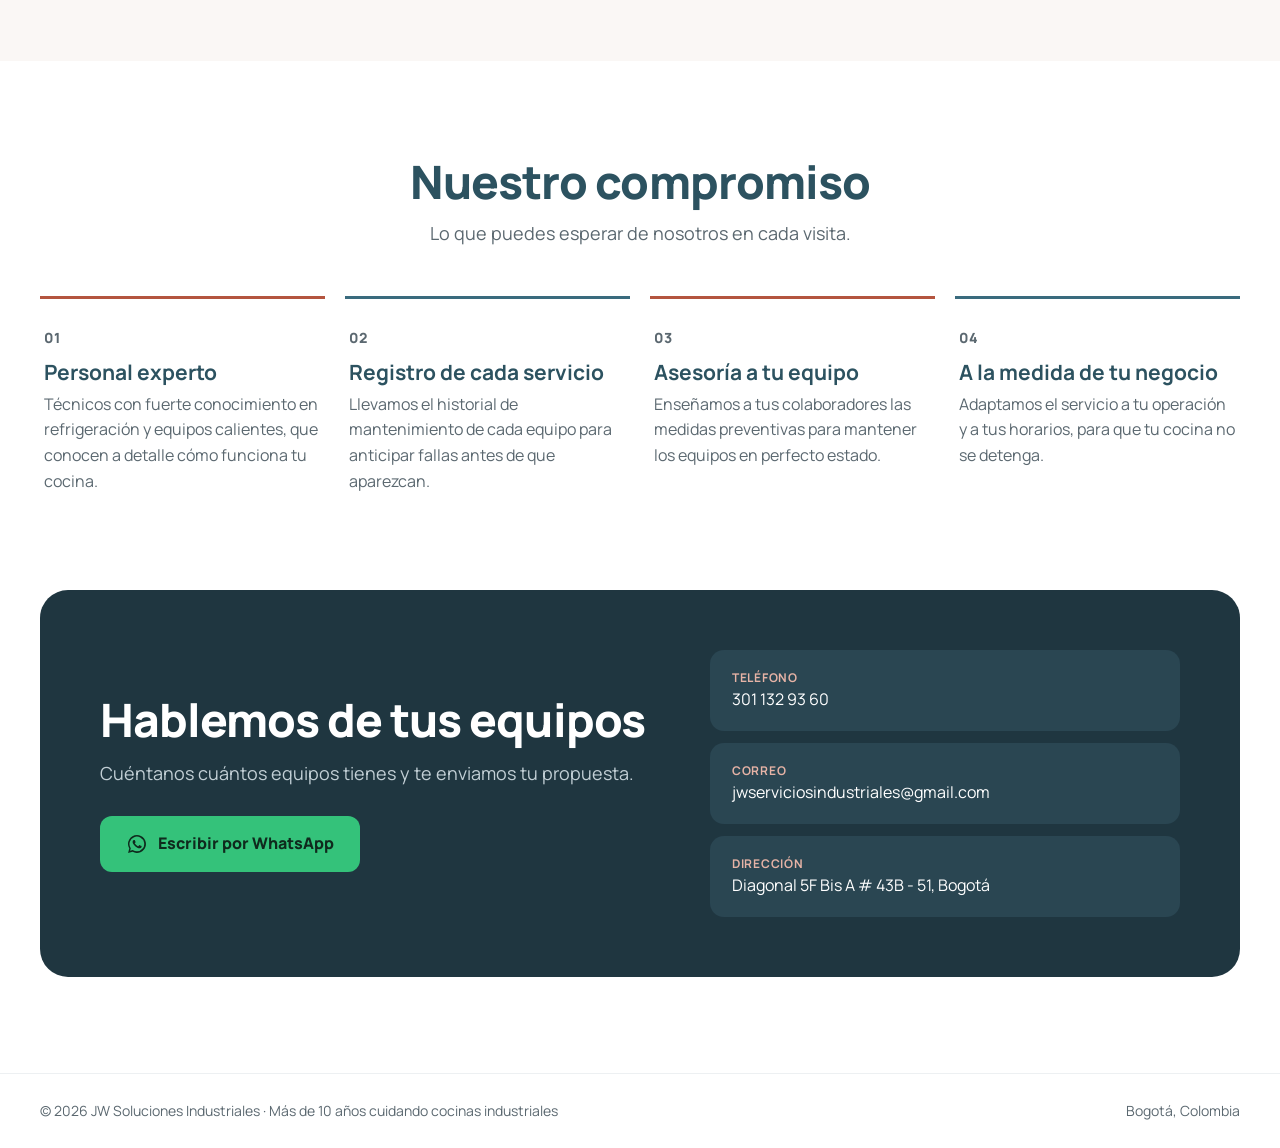
==== commit 5d07736d: "Cambio 'cocinas profesionales' por 'cocinas industriales' Co-Authored-By: Claude Opus 5.5 <noreply@a" ====
--- a/index.html
+++ b/index.html
@@ -21,7 +21,7 @@
 
   <!-- Información para Google y para cuando se comparte el enlace -->
   <title>JW Soluciones Industriales | Mantenimiento de equipos de cocina en Bogotá</title>
-  <meta name="description" content="Más de 10 años cuidando cocinas profesionales. Mantenimiento preventivo de equipos calientes, refrigeración y congelación en Bogotá.">
+  <meta name="description" content="Más de 10 años cuidando cocinas industriales. Mantenimiento preventivo de equipos calientes, refrigeración y congelación en Bogotá.">
 
   <!-- Dirección oficial de la página (evita duplicados en Google) -->
   <link rel="canonical" href="https://jwsoluciones.com/">
@@ -30,7 +30,7 @@
   <meta property="og:type" content="website">
   <meta property="og:url" content="https://jwsoluciones.com/">
   <meta property="og:title" content="JW Soluciones Industriales | Mantenimiento de equipos de cocina en Bogotá">
-  <meta property="og:description" content="Más de 10 años cuidando cocinas profesionales. Mantenimiento preventivo de equipos calientes, refrigeración y congelación en Bogotá.">
+  <meta property="og:description" content="Más de 10 años cuidando cocinas industriales. Mantenimiento preventivo de equipos calientes, refrigeración y congelación en Bogotá.">
   <meta property="og:image" content="https://jwsoluciones.com/img/logo-jw.png">
   <meta property="og:locale" content="es_CO">
 
